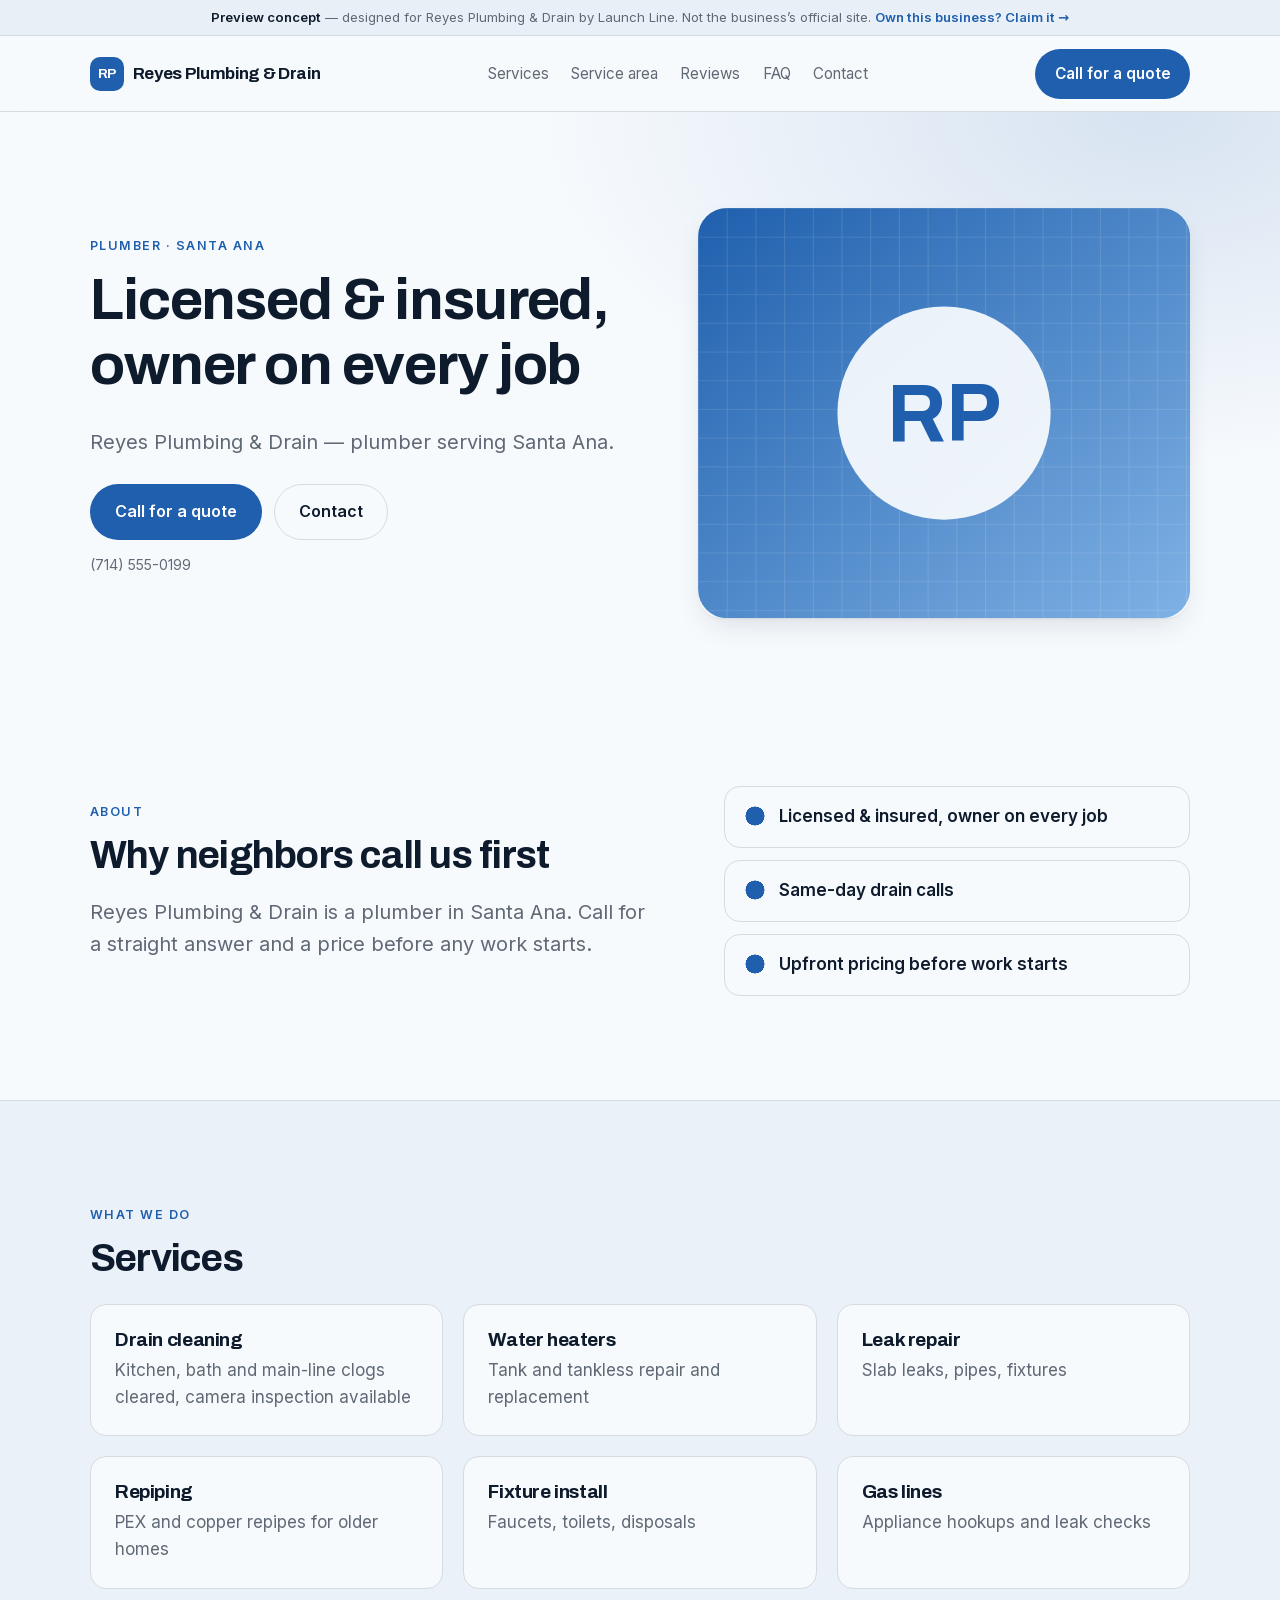
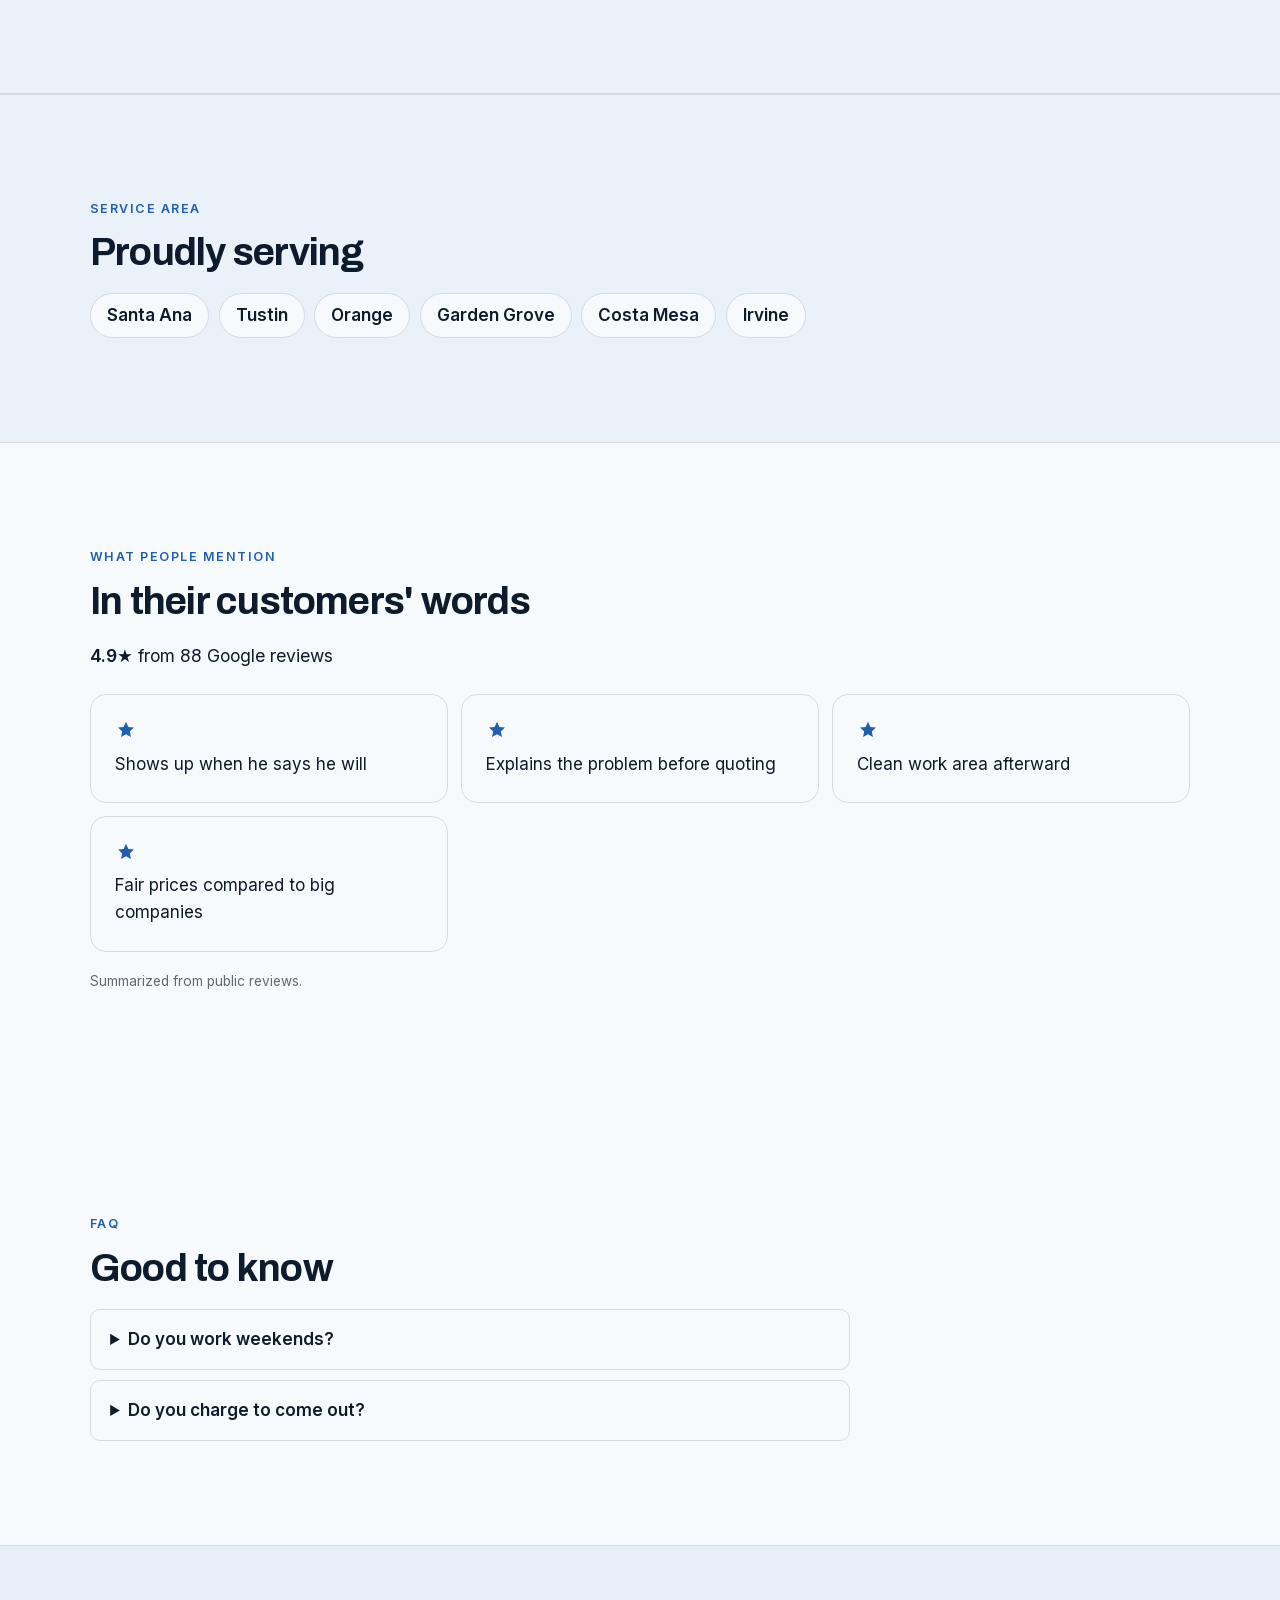
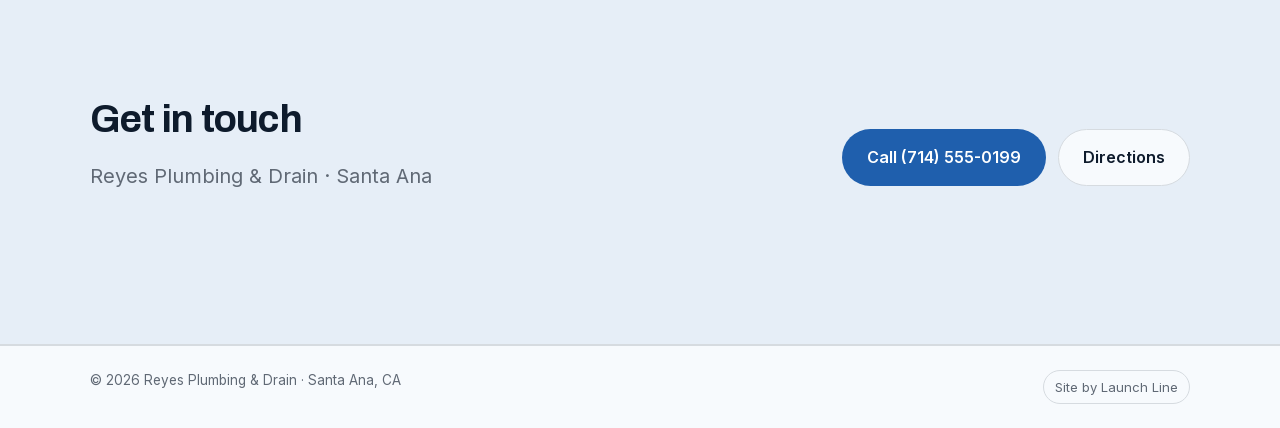
==== demo-reyes-plumbing/index.html @ 6fc0acb8 "preview: demo-reyes-plumbing" ====
<!doctype html>
<html lang="en">
<head>
<meta charset="utf-8">
<meta name="viewport" content="width=device-width, initial-scale=1">
<title>Reyes Plumbing &amp; Drain · Plumber in Santa Ana</title>
<meta name="description" content="Reyes Plumbing &amp; Drain — plumber serving Santa Ana.">
<meta name="robots" content="noindex, nofollow">
<meta name="theme-color" content="#1F5FAD">
<meta property="og:type" content="website">
<meta property="og:title" content="Reyes Plumbing &amp; Drain · Plumber in Santa Ana">
<meta property="og:description" content="Reyes Plumbing &amp; Drain — plumber serving Santa Ana.">
<meta property="og:image" content="https://multosakalye.github.io/lwc-previews/demo-reyes-plumbing/og.png">
<meta name="twitter:card" content="summary_large_image">
<link rel="icon" href="favicon.svg" type="image/svg+xml">
<link rel="stylesheet" href="assets/fonts.css">
<link rel="stylesheet" href="assets/base.css">
<link rel="stylesheet" href="assets/site.css">
<script type="application/ld+json">{"@context": "https://schema.org", "@type": "HomeAndConstructionBusiness", "name": "Reyes Plumbing & Drain", "address": {"@type": "PostalAddress", "addressLocality": "Santa Ana", "addressRegion": "CA", "addressCountry": "US"}, "telephone": "+1 714-555-0199", "areaServed": ["Santa Ana", "Tustin", "Orange", "Garden Grove", "Costa Mesa", "Irvine"], "url": "https://multosakalye.github.io/lwc-previews/demo-reyes-plumbing/"}</script>
</head>
<body>
<a class="skip" href="#main">Skip to content</a>
<div class="demo-strip" role="note"><strong>Preview concept</strong> — designed for Reyes Plumbing &amp; Drain by Launch Line. Not the business’s official site. <a href="https://multosakalye.github.io/launch-line/">Own this business? Claim it →</a></div>
<nav class="nav" aria-label="Main"><div class="container nav-inner"><a class="brand" href="#hero"><span class="brand-mono" aria-hidden="true">RP</span>Reyes Plumbing &amp; Drain</a>
<ul class="nav-links"><li><a href="#services">Services</a></li><li><a href="#service-area">Service area</a></li><li><a href="#reviews-themes">Reviews</a></li><li><a href="#faq">FAQ</a></li><li><a href="#contact">Contact</a></li></ul><a class="btn btn-primary nav-cta" href="tel:+17145550199">Call for a quote</a></div></nav>
<main id="main">
<header class="hero" id="hero"><div class="container hero-inner"><div>
<p class="eyebrow">Plumber · Santa Ana</p><h1>Licensed &amp; insured, owner on every job</h1><p class="lead">Reyes Plumbing &amp; Drain — plumber serving Santa Ana.</p>
<div class="hero-cta"><a class="btn btn-primary btn-lg" href="tel:+17145550199">Call for a quote</a><a class="btn btn-ghost btn-lg" href="#contact">Contact</a></div>
<p class="hero-note">(714) 555-0199</p></div><div class="hero-media"><svg class="art" viewBox="0 0 480 400" role="img" aria-label="Reyes Plumbing &amp; Drain brand artwork"><defs><pattern id="p" width="28" height="28" patternUnits="userSpaceOnUse"><path d="M28 0H0V28" fill="none" stroke="var(--accent-contrast)" stroke-opacity=".2" stroke-width="1.2"/></pattern><linearGradient id="g" x1="0" y1="0" x2="1" y2="1"><stop offset="0" stop-color="var(--accent)"/><stop offset="1" stop-color="var(--secondary)"/></linearGradient></defs><rect width="480" height="400" rx="28" fill="url(#g)"/><rect width="480" height="400" rx="28" fill="url(#p)"/><circle cx="240" cy="200" r="104" fill="var(--bg)" opacity=".94"/><text x="240" y="200" text-anchor="middle" dominant-baseline="central" font-family="var(--font-head)" font-size="80" font-weight="700" fill="var(--accent-ink)">RP</text></svg></div></div></header><section class="section" id="about"><div class="container about">
<div><p class="eyebrow">About</p><h2>Why neighbors call us first</h2><p class="lead">Reyes Plumbing &amp; Drain is a plumber in Santa Ana. Call for a straight answer and a price before any work starts.</p></div>
<ul class="points"><li class="card"><span class="tick" aria-hidden="true"></span>Licensed &amp; insured, owner on every job</li><li class="card"><span class="tick" aria-hidden="true"></span>Same-day drain calls</li><li class="card"><span class="tick" aria-hidden="true"></span>Upfront pricing before work starts</li></ul></div></section><section class="section alt" id="services"><div class="container"><p class="eyebrow">What we do</p>
<h2>Services</h2><div class="grid grid-3 svcs"><article class="card svc"><div class="svc-head"><h3>Drain cleaning</h3></div><p>Kitchen, bath and main-line clogs cleared, camera inspection available</p></article><article class="card svc"><div class="svc-head"><h3>Water heaters</h3></div><p>Tank and tankless repair and replacement</p></article><article class="card svc"><div class="svc-head"><h3>Leak repair</h3></div><p>Slab leaks, pipes, fixtures</p></article><article class="card svc"><div class="svc-head"><h3>Repiping</h3></div><p>PEX and copper repipes for older homes</p></article><article class="card svc"><div class="svc-head"><h3>Fixture install</h3></div><p>Faucets, toilets, disposals</p></article><article class="card svc"><div class="svc-head"><h3>Gas lines</h3></div><p>Appliance hookups and leak checks</p></article></div>
</div></section><section class="section alt" id="service-area"><div class="container"><p class="eyebrow">Service area</p><h2>Proudly serving</h2><ul class="chips"><li>Santa Ana</li><li>Tustin</li><li>Orange</li><li>Garden Grove</li><li>Costa Mesa</li><li>Irvine</li></ul></div></section><section class="section" id="reviews-themes"><div class="container"><p class="eyebrow">What people mention</p>
<h2>In their customers' words</h2><p class="rating"><strong>4.9★</strong> from 88 Google reviews</p><ul class="grid grid-3 themes"><li class="card"><svg class="icon" viewBox="0 0 24 24" aria-hidden="true"><path d="M12 3l2.6 5.6 6.1.7-4.5 4.2 1.2 6L12 16.6 6.6 19.5l1.2-6L3.3 9.3l6.1-.7z" fill="currentColor"/></svg><p>Shows up when he says he will</p></li><li class="card"><svg class="icon" viewBox="0 0 24 24" aria-hidden="true"><path d="M12 3l2.6 5.6 6.1.7-4.5 4.2 1.2 6L12 16.6 6.6 19.5l1.2-6L3.3 9.3l6.1-.7z" fill="currentColor"/></svg><p>Explains the problem before quoting</p></li><li class="card"><svg class="icon" viewBox="0 0 24 24" aria-hidden="true"><path d="M12 3l2.6 5.6 6.1.7-4.5 4.2 1.2 6L12 16.6 6.6 19.5l1.2-6L3.3 9.3l6.1-.7z" fill="currentColor"/></svg><p>Clean work area afterward</p></li><li class="card"><svg class="icon" viewBox="0 0 24 24" aria-hidden="true"><path d="M12 3l2.6 5.6 6.1.7-4.5 4.2 1.2 6L12 16.6 6.6 19.5l1.2-6L3.3 9.3l6.1-.7z" fill="currentColor"/></svg><p>Fair prices compared to big companies</p></li></ul>
<p class="muted small">Summarized from public reviews.</p></div></section><section class="section" id="faq"><div class="container narrow"><p class="eyebrow">FAQ</p><h2>Good to know</h2><div class="faq"><details><summary>Do you work weekends?</summary><p>Yes, for emergencies — call and we&#x27;ll tell you the soonest slot.</p></details><details><summary>Do you charge to come out?</summary><p>You get a price before any work starts.</p></details></div></div></section><section class="section cta-band" id="contact"><div class="container">
<div><h2>Get in touch</h2><p class="lead mb-0">Reyes Plumbing &amp; Drain · Santa Ana</p></div>
<div class="hero-cta"><a class="btn btn-primary btn-lg" href="tel:+17145550199">Call (714) 555-0199</a><a class="btn btn-ghost btn-lg" href="https://www.google.com/maps/search/?api=1&amp;query=Reyes%20Plumbing%20%26%20Drain%20Santa%20Ana" rel="noopener">Directions</a></div></div></section>
</main>
<footer class="footer"><div class="container footer-bottom"><span>© 2026 Reyes Plumbing &amp; Drain · Santa Ana, CA</span>
<a class="site-badge" href="https://multosakalye.github.io/launch-line/">Site by Launch Line</a></div></footer>
</body>
</html>
---- demo-reyes-plumbing/assets/fonts.css ----
@font-face {
  font-family: 'Archivo';
  font-style: normal;
  font-weight: 600;
  font-stretch: 100%;
  font-display: swap;
  src: url(fonts/archivo-600-normal.woff2) format('woff2');
  unicode-range: U+0000-00FF, U+0131, U+0152-0153, U+02BB-02BC, U+02C6, U+02DA, U+02DC, U+0304, U+0308, U+0329, U+2000-206F, U+20AC, U+2122, U+2191, U+2193, U+2212, U+2215, U+FEFF, U+FFFD;
}
@font-face {
  font-family: 'Archivo';
  font-style: normal;
  font-weight: 700;
  font-stretch: 100%;
  font-display: swap;
  src: url(fonts/archivo-700-normal.woff2) format('woff2');
  unicode-range: U+0000-00FF, U+0131, U+0152-0153, U+02BB-02BC, U+02C6, U+02DA, U+02DC, U+0304, U+0308, U+0329, U+2000-206F, U+20AC, U+2122, U+2191, U+2193, U+2212, U+2215, U+FEFF, U+FFFD;
}
@font-face {
  font-family: 'Inter';
  font-style: normal;
  font-weight: 400;
  font-display: swap;
  src: url(fonts/inter-400-normal.woff2) format('woff2');
  unicode-range: U+0000-00FF, U+0131, U+0152-0153, U+02BB-02BC, U+02C6, U+02DA, U+02DC, U+0304, U+0308, U+0329, U+2000-206F, U+20AC, U+2122, U+2191, U+2193, U+2212, U+2215, U+FEFF, U+FFFD;
}
@font-face {
  font-family: 'Inter';
  font-style: normal;
  font-weight: 600;
  font-display: swap;
  src: url(fonts/inter-600-normal.woff2) format('woff2');
  unicode-range: U+0000-00FF, U+0131, U+0152-0153, U+02BB-02BC, U+02C6, U+02DA, U+02DC, U+0304, U+0308, U+0329, U+2000-206F, U+20AC, U+2122, U+2191, U+2193, U+2212, U+2215, U+FEFF, U+FFFD;
}
---- demo-reyes-plumbing/assets/base.css ----
/* ============================================================
   Studio Web Kit — base.css (v1)
   Structure + components. Builds override tokens in site.css.
   Static-first · no dependencies · self-contained.
   ============================================================ */

/* --- Tokens ------------------------------------------------- */
:root {
  --bg: #ffffff;
  --fg: #101223;
  --muted: #5d6172;
  --line: #e7e9f2;
  --card: #f6f7fb;
  --accent: #5b5bd6;
  --accent-contrast: #ffffff;
  --accent-soft: #ececfd;
  --ok: #0f9d6a;
  --radius-s: 10px;
  --radius: 16px;
  --radius-l: 24px;
  --maxw: 1100px;
  --font: ui-sans-serif, system-ui, -apple-system, "Segoe UI", Roboto, "Helvetica Neue", Arial, sans-serif;
  --mono: ui-monospace, SFMono-Regular, Menlo, Consolas, monospace;
  --shadow: 0 1px 2px rgba(16, 18, 35, .06), 0 12px 32px -12px rgba(16, 18, 35, .18);
}

/* --- Reset -------------------------------------------------- */
*, *::before, *::after { box-sizing: border-box; }
html { scroll-behavior: smooth; -webkit-text-size-adjust: 100%; }
body { margin: 0; font-family: var(--font); color: var(--fg); background: var(--bg); line-height: 1.6; font-size: 17px; }
img, svg, video { max-width: 100%; display: block; }
a { color: inherit; }
button, input, textarea, select { font: inherit; }

/* --- Type ---------------------------------------------------- */
h1, h2, h3, h4 { line-height: 1.12; letter-spacing: -0.02em; margin: 0 0 .5em; font-weight: 700; text-wrap: balance; }
h1 { font-size: clamp(2.1rem, 5.2vw, 3.6rem); }
h2 { font-size: clamp(1.6rem, 3.6vw, 2.4rem); }
h3 { font-size: 1.2rem; }
p { margin: 0 0 1em; }
.lead { font-size: clamp(1.05rem, 2.2vw, 1.25rem); color: var(--muted); }
.eyebrow { text-transform: uppercase; letter-spacing: .12em; font-size: .78rem; font-weight: 700; color: var(--accent); margin-bottom: 1em; }

/* --- Layout --------------------------------------------------- */
.container { width: min(var(--maxw), 100% - 3rem); margin-inline: auto; }
.section { padding: clamp(3.5rem, 9vw, 6.5rem) 0; }
.section-tight { padding: clamp(2.5rem, 6vw, 4rem) 0; }
.grid { display: grid; gap: 1.25rem; }
.grid-2 { grid-template-columns: repeat(2, 1fr); }
.grid-3 { grid-template-columns: repeat(3, 1fr); }
.grid-4 { grid-template-columns: repeat(4, 1fr); }
@media (max-width: 1000px) { .grid-4 { grid-template-columns: repeat(2, 1fr); } }
@media (max-width: 560px) { .grid-4 { grid-template-columns: 1fr; } }
@media (max-width: 860px) { .grid-2, .grid-3 { grid-template-columns: 1fr; } }
.center { text-align: center; }
.muted { color: var(--muted); }

/* --- Nav ------------------------------------------------------- */
.nav { position: sticky; top: 0; z-index: 50; backdrop-filter: blur(10px); background: color-mix(in srgb, var(--bg) 82%, transparent); border-bottom: 1px solid var(--line); }
.nav-inner { display: flex; align-items: center; justify-content: space-between; gap: 1rem; padding: .8rem 0; }
.brand { display: inline-flex; align-items: center; gap: .55rem; font-weight: 800; letter-spacing: -.02em; text-decoration: none; font-size: 1.06rem; }
.brand-mark { width: 26px; height: 26px; }
.nav-links { display: flex; gap: 1.4rem; list-style: none; margin: 0; padding: 0; font-size: .95rem; }
.nav-links a { text-decoration: none; color: var(--muted); }
.nav-links a:hover { color: var(--fg); }
@media (max-width: 720px) { .nav-links { display: none; } }

/* --- Buttons ---------------------------------------------------- */
.btn { display: inline-flex; align-items: center; justify-content: center; gap: .5rem; padding: .72rem 1.15rem; border-radius: 999px; border: 1px solid transparent; text-decoration: none; font-weight: 600; font-size: .95rem; cursor: pointer; transition: transform .06s ease, box-shadow .15s ease, background .15s ease; }
.btn:active { transform: translateY(1px); }
.btn-primary { background: var(--accent); color: var(--accent-contrast); }
.btn-primary:hover { box-shadow: 0 8px 20px -8px color-mix(in srgb, var(--accent) 60%, transparent); }
.btn-ghost { border-color: var(--line); color: var(--fg); background: var(--bg); }
.btn-ghost:hover { border-color: color-mix(in srgb, var(--fg) 25%, var(--line)); }
.btn-lg { padding: .9rem 1.5rem; font-size: 1rem; }

/* --- Hero -------------------------------------------------------- */
.hero { padding: clamp(3rem, 8vw, 6rem) 0 clamp(2.5rem, 6vw, 4rem); }
.hero-inner { display: grid; grid-template-columns: 1.05fr .95fr; gap: clamp(2rem, 5vw, 4rem); align-items: center; }
@media (max-width: 900px) { .hero-inner { grid-template-columns: 1fr; } }
.hero-cta { display: flex; gap: .75rem; flex-wrap: wrap; margin-top: 1.6rem; }
.hero-note { margin-top: .9rem; font-size: .88rem; color: var(--muted); }

/* --- Cards -------------------------------------------------------- */
.card { background: var(--card); border: 1px solid var(--line); border-radius: var(--radius); padding: 1.5rem; }
.card-plain { background: var(--bg); box-shadow: var(--shadow); border: 1px solid var(--line); }
.icon { width: 34px; height: 34px; margin-bottom: .9rem; color: var(--accent); }

/* --- Steps --------------------------------------------------------- */
.step-num { display: inline-flex; width: 30px; height: 30px; border-radius: 999px; align-items: center; justify-content: center; background: var(--accent-soft); color: var(--accent); font-weight: 700; font-size: .9rem; margin-bottom: .8rem; }

/* --- Pricing -------------------------------------------------------- */
.pricing { display: grid; grid-template-columns: repeat(3, 1fr); gap: 1.25rem; align-items: stretch; }
@media (max-width: 860px) { .pricing { grid-template-columns: 1fr; } }
.plan { display: flex; flex-direction: column; gap: .9rem; }
.plan.featured { border-color: color-mix(in srgb, var(--accent) 55%, var(--line)); box-shadow: var(--shadow); }
.plan .price { font-size: 2.1rem; font-weight: 800; letter-spacing: -.03em; }
.plan .price small { font-size: .9rem; font-weight: 500; color: var(--muted); letter-spacing: 0; }
.plan ul { list-style: none; margin: 0; padding: 0; display: grid; gap: .5rem; font-size: .95rem; color: var(--muted); }
.plan li::before { content: "\2713"; color: var(--ok); font-weight: 700; margin-right: .5rem; }
.plan .btn { margin-top: auto; }

/* --- FAQ -------------------------------------------------------------- */
.faq { display: grid; gap: .6rem; }
.faq details { border: 1px solid var(--line); border-radius: var(--radius-s); padding: 1rem 1.2rem; background: var(--bg); }
.faq summary { cursor: pointer; font-weight: 600; }
.faq details[open] { background: var(--card); }
.faq p { margin: .7rem 0 0; color: var(--muted); }

/* --- Forms -------------------------------------------------------------- */
.form { display: grid; gap: 1rem; }
.field { display: grid; gap: .35rem; }
.field label { font-weight: 600; font-size: .92rem; }
.field input, .field textarea, .field select { padding: .7rem .85rem; border: 1px solid var(--line); border-radius: var(--radius-s); background: var(--bg); }
.field input:focus, .field textarea:focus { outline: 2px solid color-mix(in srgb, var(--accent) 45%, transparent); outline-offset: 1px; border-color: var(--accent); }

/* --- CTA band -------------------------------------------------------------- */
.cta-band { background: color-mix(in srgb, var(--accent) 8%, var(--bg)); border-block: 1px solid var(--line); }
.cta-band .container { display: flex; align-items: center; justify-content: space-between; gap: 1.5rem; flex-wrap: wrap; padding-block: clamp(2rem, 5vw, 3rem); }

/* --- Footer ------------------------------------------------------------------ */
.footer { padding: 3rem 0 2.5rem; border-top: 1px solid var(--line); font-size: .93rem; }
.footer-cols { display: grid; grid-template-columns: 2fr 1fr 1fr 1fr; gap: 2rem; margin-bottom: 2rem; }
@media (max-width: 860px) { .footer-cols { grid-template-columns: 1fr 1fr; } }
.footer a { color: var(--muted); text-decoration: none; }
.footer a:hover { color: var(--fg); }
.footer ul { list-style: none; margin: 0; padding: 0; display: grid; gap: .45rem; }
.footer h3 { font-size: 1em; }
.footer-bottom { display: flex; justify-content: space-between; gap: 1rem; flex-wrap: wrap; color: var(--muted); border-top: 1px solid var(--line); padding-top: 1.5rem; font-size: .85rem; }
.site-badge { display: inline-flex; align-items: center; gap: .4rem; padding: .35rem .7rem; border: 1px solid var(--line); border-radius: 999px; font-size: .82rem; color: var(--muted); text-decoration: none; }
.demo-strip { background: color-mix(in srgb, var(--accent) 7%, var(--bg)); border-bottom: 1px solid var(--line); text-align: center; font-size: .82rem; color: var(--muted); padding: .45rem 1rem; }
.demo-strip strong { color: var(--fg); }
.demo-strip a { color: var(--accent-ink, var(--accent)); font-weight: 600; text-decoration: none; }
.demo-strip a:hover { text-decoration: underline; }

/* --- Utilities ------------------------------------------------------------------ */
.logo-row { display: flex; gap: 2rem; flex-wrap: wrap; align-items: center; justify-content: center; color: var(--muted); font-weight: 700; letter-spacing: .02em; font-size: .95rem; opacity: .9; }
.mt-0 { margin-top: 0; } .mb-0 { margin-bottom: 0; }
.sr-only { position: absolute; width: 1px; height: 1px; padding: 0; margin: -1px; overflow: hidden; clip: rect(0 0 0 0); white-space: nowrap; border: 0; }
---- demo-reyes-plumbing/assets/site.css ----
/* generated per brief — theme lives here, structure in base.css */
:root { --bg: #F7FAFD; --fg: #0E1B2C; --muted: #606975; --line: #d6dbe0; --card: #eaf1f8; --accent: #1F5FAD; --accent-contrast: #ffffff; --accent-ink: #1F5FAD; --accent-soft: #d7e3f1; --secondary: #7FB2E5; --accent-2: #7FB2E5; --font: 'Inter', ui-sans-serif, system-ui, -apple-system, 'Segoe UI', Roboto, Arial, sans-serif; --font-head: 'Archivo', ui-sans-serif, system-ui, -apple-system, 'Segoe UI', Roboto, Arial, sans-serif; }
body { font-family: var(--font); }
h1, h2, h3, .brand { font-family: var(--font-head); }
.skip { position: absolute; left: -999px; top: 0; background: var(--fg); color: var(--bg); padding: .6rem 1rem; z-index: 99; }
.skip:focus { left: 1rem; }
a:focus-visible, .btn:focus-visible, summary:focus-visible { outline: 3px solid var(--accent-ink); outline-offset: 3px; }
.eyebrow { color: var(--accent-ink); }
.demo-strip a { color: var(--accent-ink); }
.brand-mono { display: inline-grid; place-items: center; width: 34px; height: 34px; border-radius: 10px; background: var(--accent); color: var(--accent-contrast); font-size: .85rem; }
.wordmark { height: 34px; width: auto; }
.nav-links a { color: var(--muted); }
@media (max-width: 520px) { .nav-cta { display: none; } }
.hero { background: radial-gradient(70% 90% at 90% 0%, var(--accent-soft), transparent 70%); }
.hero-media { margin: 0; position: relative; }
.hero-media img, .hero-media .art { width: 100%; height: auto; border-radius: var(--radius-l); box-shadow: var(--shadow); aspect-ratio: 6 / 5; object-fit: cover; }
.ph-badge { position: absolute; left: .8rem; bottom: .8rem; background: color-mix(in srgb, var(--bg) 88%, transparent); color: var(--fg); font-size: .75rem; padding: .3rem .6rem; border-radius: 999px; }
.credit { display: block; font-size: .72rem; color: var(--muted); margin-top: .4rem; }
.section.alt { background: var(--card); border-block: 1px solid var(--line); }
.about { display: grid; grid-template-columns: 1.1fr .9fr; gap: clamp(2rem, 5vw, 4rem); align-items: center; }
@media (max-width: 860px) { .about { grid-template-columns: 1fr; } }
.points, .themes { list-style: none; margin: 0; padding: 0; display: grid; gap: .8rem; }
.points .card { display: flex; gap: .8rem; align-items: flex-start; padding: 1rem 1.2rem; background: var(--bg); font-weight: 600; }
.tick { flex: none; width: 22px; height: 22px; border-radius: 999px; background: var(--accent); margin-top: .1rem;
  -webkit-mask: radial-gradient(circle, #000 60%, transparent 62%); }
.themes { margin-top: 1.5rem; }
.themes .card { background: var(--bg); }
.themes .icon { width: 22px; height: 22px; color: var(--accent-ink); margin-bottom: .6rem; }
.themes p { margin: 0; }
.rating { font-size: 1.1rem; }
.svcs { margin-top: 1.5rem; }
.svc { background: var(--bg); }
.svc-head { display: flex; justify-content: space-between; gap: 1rem; align-items: baseline; }
.svc h3 { margin: 0 0 .4rem; }
.svc p { color: var(--muted); margin: 0; }
.price { font-weight: 700; color: var(--accent-ink); white-space: nowrap; }
.small { font-size: .85rem; margin-top: 1.2rem; }
.chips { list-style: none; padding: 0; margin: 1.2rem 0 0; display: flex; flex-wrap: wrap; gap: .6rem; }
.chips li { padding: .5rem 1rem; border-radius: 999px; background: var(--bg); border: 1px solid var(--line); font-weight: 600; }
.visit { display: grid; grid-template-columns: 1fr 1fr; gap: 2rem; align-items: start; }
@media (max-width: 860px) { .visit { grid-template-columns: 1fr; } }
.hours { width: 100%; border-collapse: collapse; }
.hours th, .hours td { text-align: left; padding: .45rem 0; border-bottom: 1px solid var(--line); }
.hours th { font-weight: 600; padding-right: 1rem; }
.narrow > * { max-width: 760px; }
.gallery { display: grid; grid-template-columns: repeat(auto-fill, minmax(240px, 1fr)); gap: 1rem; margin-top: 1.5rem; }
.g-item { margin: 0; position: relative; }
.g-item img { border-radius: var(--radius); aspect-ratio: 4 / 3; object-fit: cover; width: 100%; height: auto; }
.socials { list-style: none; padding: 0; margin: 1rem 0 0; display: flex; gap: 1rem; }
.socials a { color: var(--accent-ink); font-weight: 600; }
.footer { padding: 1.5rem 0; }
.footer-bottom { border-top: 0; padding-top: 0; }
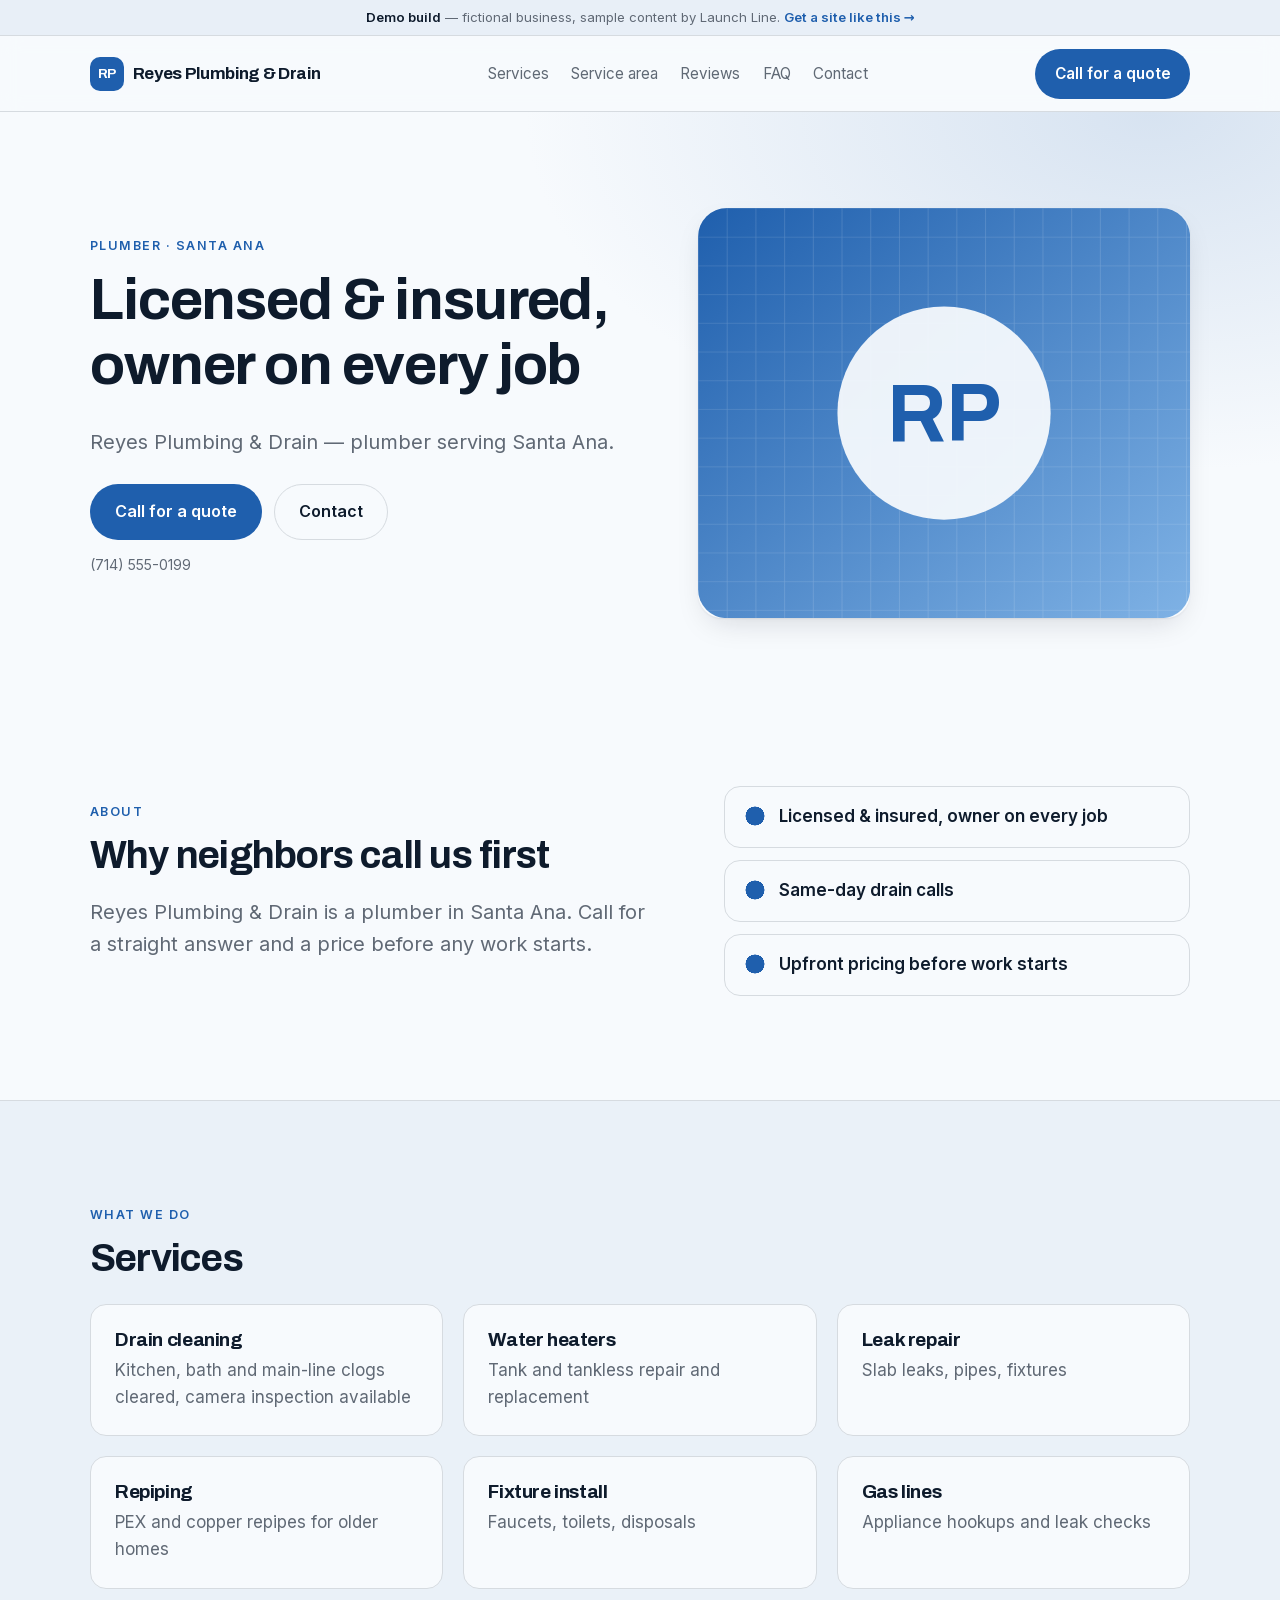
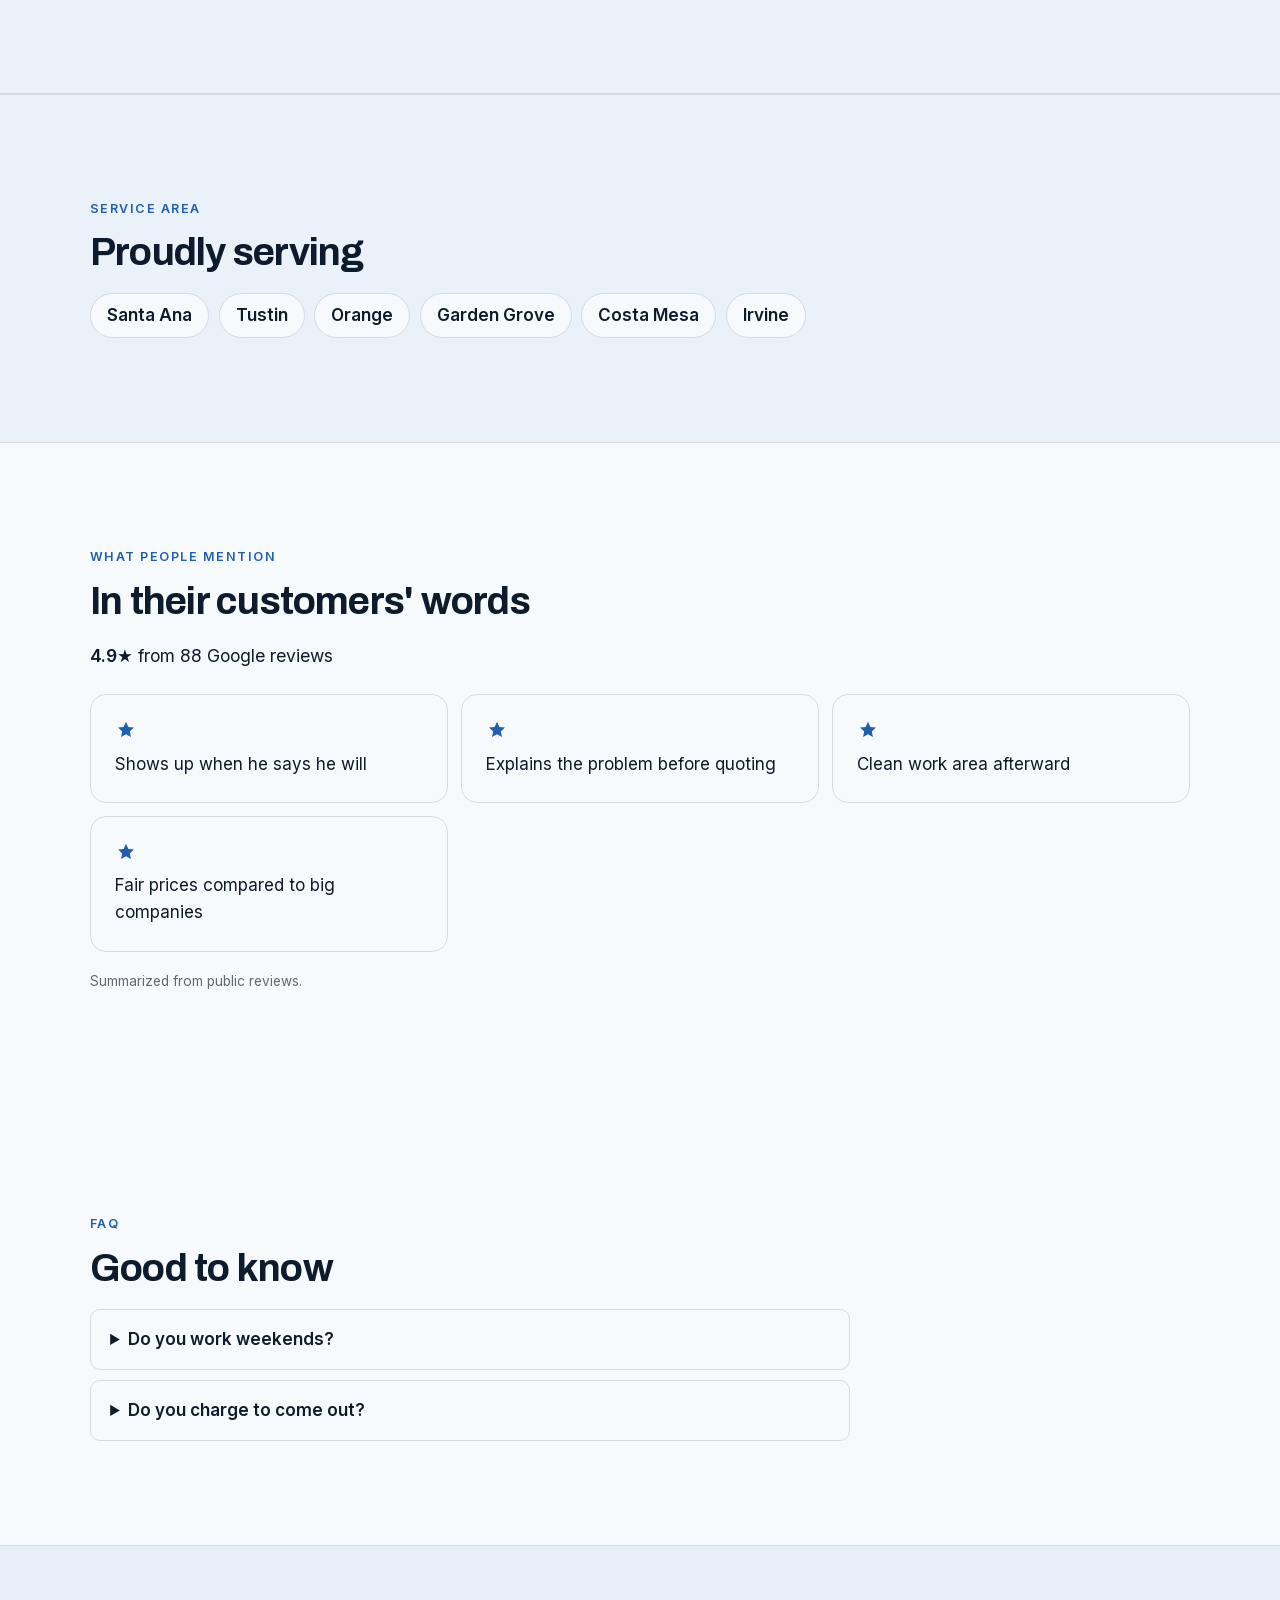
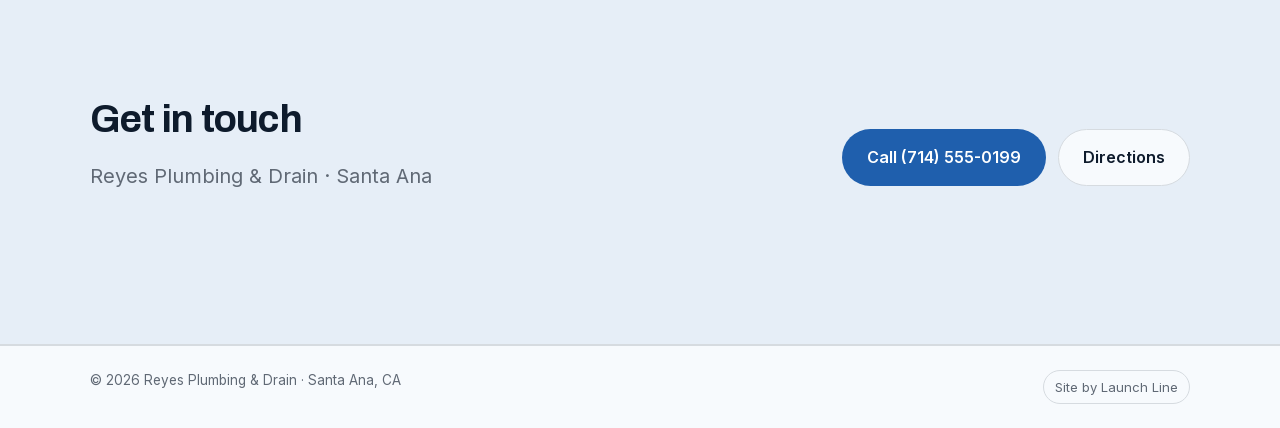
==== commit 35399a39: "preview: demo-reyes-plumbing" ====
--- a/demo-reyes-plumbing/index.html
+++ b/demo-reyes-plumbing/index.html
@@ -20,7 +20,7 @@
 </head>
 <body>
 <a class="skip" href="#main">Skip to content</a>
-<div class="demo-strip" role="note"><strong>Preview concept</strong> — designed for Reyes Plumbing &amp; Drain by Launch Line. Not the business’s official site. <a href="https://multosakalye.github.io/launch-line/">Own this business? Claim it →</a></div>
+<div class="demo-strip" role="note"><strong>Demo build</strong> — fictional business, sample content by Launch Line. <a href="https://multosakalye.github.io/launch-line/">Get a site like this →</a></div>
 <nav class="nav" aria-label="Main"><div class="container nav-inner"><a class="brand" href="#hero"><span class="brand-mono" aria-hidden="true">RP</span>Reyes Plumbing &amp; Drain</a>
 <ul class="nav-links"><li><a href="#services">Services</a></li><li><a href="#service-area">Service area</a></li><li><a href="#reviews-themes">Reviews</a></li><li><a href="#faq">FAQ</a></li><li><a href="#contact">Contact</a></li></ul><a class="btn btn-primary nav-cta" href="tel:+17145550199">Call for a quote</a></div></nav>
 <main id="main">
